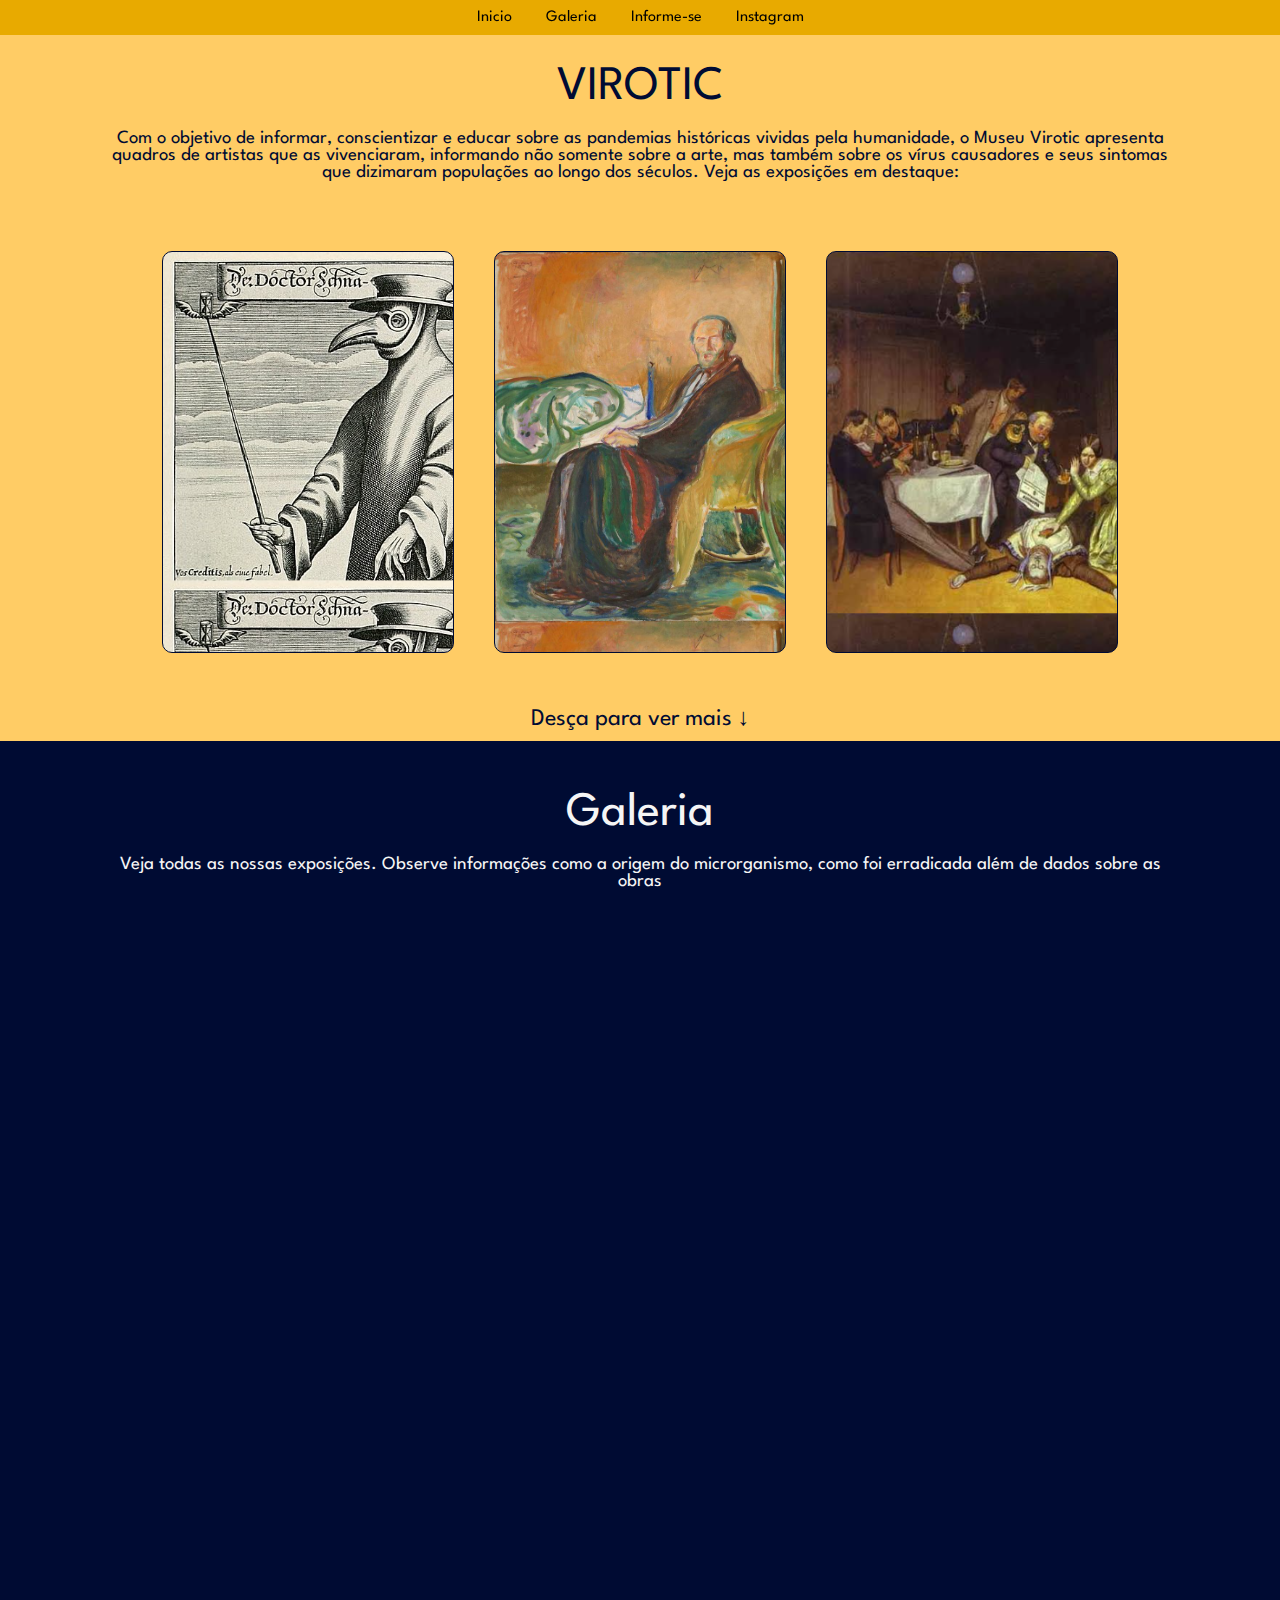
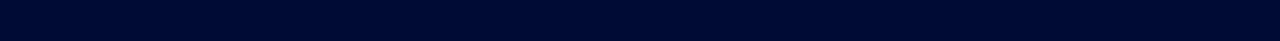
==== index.html @ ef5a1724 "Remover script do arquivo HTML" ====
<!DOCTYPE html>
<html lang="pt-BR">
  <head>
    <!--RESPECTIVAMENTE-->
    <!--Define formato de codificação de caracteres-->
    <!--meta para Internet Explorer. Configura a página para ser renderizada em outra versão do IE.-->
    <!--Responsividade-->

    <meta charset="UTF-8">
    <meta http-equiv="X-UA-Compatible" content="IE=edge">
    <meta name="viewport" content="width=device-width, initial-scale=1.0">

    <!--importar fontes -->
    <link rel="preconnect" href="https://fonts.googleapis.com">
    <link rel="preconnect" href="https://fonts.gstatic.com" crossorigin>
    <link href="https://fonts.googleapis.com/css2?family=League+Spartan:wght@500&display=swap" rel="stylesheet">

    <!-- Load external CSS styles -->
    <link rel="stylesheet" href="css/style.css">
    
    <!-- Load external JavaScript -->
    <script src="script/myscript.js"></script>
    <script src="https://ajax.googleapis.com/ajax/libs/jquery/1.11.3/jquery.min.js"></script>
    
    <!--carousel-->
    <script src="https://code.jquery.com/jquery-3.5.1.js"></script>
    <script src="https://cdnjs.cloudflare.com/ajax/libs/OwlCarousel2/2.3.4/owl.carousel.min.js"></script>
    <link rel="stylesheet" href="https://cdnjs.cloudflare.com/ajax/libs/OwlCarousel2/2.3.4/assets/owl.carousel.min.css">
    
    
    <!--Configuração de página-->
    <link rel="shortcut icon" href="css/imgs/logo.png">
    <title>VIROTIC</title>
  
  </head>
  <body>
    <section id="home">
      <div class="div-geral">
        <!--menu-->
        <header class="header">
          <nav class="menu">
            <ul>
              <li>
                <a href="#home">Inicio</a>
              </li>
              <li>
                <a href="#gallery">Galeria</a>
              </li>
              <li>
                <a href="./paginas/info.html">Informe-se</a>
              </li>
              <li>
                <a href="https://www.instagram.com/virotic.js/">Instagram</a>
              </li>
            </ul>
          </nav>
        </header>
        <!---->

        <div class="main">
          <div class="topo">
            <h1 id="nome"> VIROTIC </h1>
            <h3> Com o objetivo de informar, conscientizar e educar sobre as pandemias históricas vividas pela humanidade, o Museu Virotic apresenta quadros de artistas que as vivenciaram, informando não somente sobre a arte, mas também sobre os vírus causadores e seus sintomas que dizimaram populações ao longo dos séculos. Veja as exposições em destaque: </h3>
            <h3></h3>
          </div>
          <div class="art-container">
            <div class="art-box" id="destaque_1">
              <a class="link-obra1">
                <div class="info">
                  <h3> Peste Negra </h3>
                  <p> Doença que atingiu o continente europeu em meados do século XIV (1343–1353). Conheca as obras de autores como: Arnold Böcklin e Pieter Brueguel que retratam momentos vividos na época</p>
                  <button class="link-button" onclick="window.location.href='paginas/peste.html'">Entrar</button>
                </div>
              </a>
            </div>
            <div class="art-box" id="destaque_2">
              <a class="link-obra1">
                <div class="info">
                  <h3> Gripe Espanhola </h3>
                  <p> A gripe espanhola recebeu esse nome em razão da forte divulgação do problema na imprensa espanhola. Na época que a doença se espalhou o mundo passava pela Primeira Guerra Mundial. O artista Edvard Munch representou a doença em uma de suas obras. Acesse a galeria para ver mais detalhes.</p>
                  <button class="link-button" onclick="window.location.href='paginas/gripesp.html'">Entrar</button>
                </div>
              </a>
            </div>
            <div class="art-box" id="destaque_3">
              <a class="link-obra1">
                <div class="info">
                  <h3> Cólera </h3>
                  <p> Sete pandemias de cólera ocorreram nos últimos 200 anos. Durante a terceira delas, Pavel Fedotov pintou uma morte por cólera repesentando pânico, terror e indiferença. Clique para ver mais</p>
                  <button class="link-button" onclick="window.location.href='paginas/colera.html'">Entrar</button>
                </div>
              </a>
            </div>
          </div>
          <div class="more">
            <h2>Desça para ver mais &#8595;</h2>
          </div>
        </div>
      </div>
    </section>
    <section id="gallery">
      <div class="main">
        <div class="topo">
          <h1 id="nome"> Galeria </h1>
          <h3> Veja todas as nossas exposições. Observe informações como a origem do microrganismo, como foi erradicada além de dados sobre as obras </h3>
        </div>
        <div class="slider owl-carousel">
          <div class="card">
            <div class="img">
              <img src="css/imgs/image2a.png" alt="">
            </div>
            <div class="content">
              <div class="title">
                <h3>Peste Negra</h3>
              </div>
              <div class="sub-title">
                <h4>Doença bacteriana</h4>
              </div>
              <p>Atingiu o continente europeu em meados do século XIV (1343–1353). Artistas como: Arnold Böcklin e Pieter Brueguel retrataram momentos vividos na época:</p>
              <button class="link-button" onclick="window.location.href='paginas/peste.html'">Entrar</button>
            </div>
          </div>
          <div class="card">
            <div class="img">
              <img src="css/imgs/image7.png" alt="">
            </div>
            <div class="content">
              <div class="title">
                <h3>Gripe espanhola</h3>
              </div>
              <div class="sub-title">
                <h4>Infecção viral</h4>
              </div>
              <p>A pandemia infectou uma estimativa de 500 milhões de pessoas. O artista Edvard Munch representou a doença em uma de suas obras. Clique e veja mais:</p>
              <button class="link-button" onclick="window.location.href='paginas/gripesp.html'">Entrar</button>
            </div>
          </div>
          <div class="card">
            <div class="img">
              <img src="css/imgs/image9.png" alt="">
            </div>
            <div class="content">
              <div class="title">
                <h3>Cólera</h3>
              </div>
              <div class="sub-title">
                <h4>Doença bacteriana</h4>
              </div>
              <p>Sete pandemias de cólera ocorreram nos últimos 200 anos. Pavel Fedotov pintou uma morte por cólera repesentando pânico, terror e indiferença. Clique e veja mais:</p>
              <button class="link-button" onclick="window.location.href='paginas/colera.html'">Entrar</button>
            </div>
          </div>
          <div class="card">
            <div class="img">
              <img src="css/imgs/image8.png" alt="">
            </div>
            <div class="content">
              <div class="title">
                <h3>Tuberculose</h3>
              </div>
              <div class="sub-title">
                <h4>Doença bacteriana</h4>
              </div>
              <p>A tuberculose, também chamada de ‘peste branca’ ou ‘doença do peito’. Em sua obra, Fidélio Ponce de León destaca o isolamento dos personagens. Clique e veja mais:</p>
              <button class="link-button" onclick="window.location.href='paginas/tuberculose.html'">Entrar</button>
            </div>
          </div>
          <div class="card">
            <div class="img">
              <img src="css/imgs/image16.jpg" alt="">
            </div>
            <div class="content">
              <div class="title">
                <h3>Peste de Atenas</h3>
              </div>
              <div class="sub-title">
                <h4>Doença bacteriana</h4>
              </div>
              <p>A peste de Atenas é como ficou conhecida a epidemia que atingiu a cidade de Atenas entre 430 a.C. e 427 a.C. Clique e veja mais:</p>
              <button class="link-button" onclick="window.location.href='paginas/pesteAtenas.html'">Entrar</button>
            </div>
          </div>
          <div class="card">
            <div class="img">
              <img src="css/imgs/interroga.jpg" alt="">
            </div>
            <div class="content">
              <div class="title">
                <h3>Informe-se</h3>
              </div>
              <div class="sub-title">
                <h4>O que é...</h4>
              </div>
              <p>Pandemia; Epidemia; Endemia; Surto; Infecção; Doença e Virose</p>
              <button class="link-button" onclick="window.location.href='paginas/info.html'">Entrar</button>
            </div>
          </div>
        </div>
      </div>
      </div>
      
      <script>
        
      </script>
    </section>
  </body>
</html>
---- css/style.css ----
/*Css base */
* {
	margin: 0;
	padding: 0;
  }
  /*ajuste de fontes*/
  #home h1,
  #home h2,
  #home h3,
  #home li,
  #home p,
  #home span {
	font-family: "League Spartan", sans-serif;
	font-weight: normal;
	color: #000b33;
  }
  #gallery h1,
  #gallery h2,
  #gallery h3,
  #gallery h4,
  #gallery li,
  #gallery p,
  #gallery span {
	font-family: "League Spartan", sans-serif;
	font-weight: normal;
	color: #f5f5f5;
  }
  section h1 {
	font-size: 3rem;
	margin: 20px;
	text-align: center;
  }
  section .art-container .art-box h3 {
	font-size: 30px;
	text-align: center;
	text-transform: uppercase;
	margin-bottom: 5px;
  }
  .topo h3 {
	margin-left: 100px;
	margin-right: 100px;
  }
  /*menu*/
  .header {
	background-color: #e8aa00;
  }
  .menu {
	text-align: center;
  }
  .menu ul li {
	display: inline-block;
  }
  .menu ul li a {
	display: block;
	color: #000;
	padding: 10px 15px;
	text-decoration: none;
	/*=============================*/
	/* GROW EFFECT 
	 /*=============================*/
	display: inline-block;
	vertical-align: middle;
	-webkit-transform: perspective(1px) translateZ(0);
	transform: perspective(1px) translateZ(0);
	box-shadow: 0 0 1px rgba(0, 0, 0, 0);
	-webkit-transition-duration: 0.3s;
	transition-duration: 0.3s;
	-webkit-transition-property: transform;
	transition-property: transform;
  }
  .menu ul li a:hover,
  .menu ul li a:focus,
  .menu ul li a:active {
	-webkit-transform: scale(1.2);
	transform: scale(1.2);
  }
  /**/
  /*primeira secao(ajuste de conteudo)*/
  #home {
	min-height: 80vh;
	min-width: 80vw;
	display: flex;
	justify-content: center;
	background-color: #ffcc65;
  }
  #gallery {
	background-color: #000b33;
	min-height: 100vh;
	display: flex;
	max-width: 100vw;
	height: 100%;
	overflow-y: hidden;
  }
  #gallery .main {
	width: 100vw;
	display: flex;
	flex-direction: column;
	place-items: center;
	text-align: center;
  }
  #home .art-container {
	display: flex;
	flex-wrap: wrap;
	margin-top: 10px;
	justify-content: center;
	align-items: center;
  }
  #home .art-container .art-box {
	margin: 20px;
	padding: 20px;
	transition: box-shadow 0.3s;
	width: 250px;
	height: 40vh;
	border-radius: 10px;
	border: 1px solid #000b33;
	align-items: center;
	margin-bottom: 50px;
	transition: transform 0.2s;
	overflow-y: hidden;
	overflow-x: hidden;
  }
  section .art-container .art-box .info::-webkit-scrollbar {
	display: none;
  }
  .info {
	-ms-overflow-style: none;
	scrollbar-width: none;
  }
  section .art-container .art-box:hover {
	-ms-transform: scale(1.25);
	-webkit-transform: scale(1.25);
	transform: scale(1.25);
  }
  .info {
	background-color: rgba(255, 255, 255, 0.6);
	width: 250px;
	height: 40vh;
	margin: 20px;
	padding: 20px;
	align-items: center;
	border-radius: 10px;
	opacity: 0;
	transition: opacity 0.3s;
	display: flex;
	flex-direction: column;
	overflow-y: scroll;
	overflow-x: hidden;
  }
  .info:hover {
	opacity: 1;
  }
  #destaque_1 {
	background-image: url(../css/imgs/image2a.png);
	background-size: 170%;
	display: flex;
	justify-content: center;
	align-items: center;
  }
  #destaque_2 {
	background-image: url(../css/imgs/image7.png);
	background-size: 110%;
	display: flex;
	justify-content: center;
	align-items: center;
  }
  #destaque_3 {
	background-image: url(../css/imgs/image9.png);
	background-size: 150%;
	display: flex;
	justify-content: center;
	align-items: center;
  }
  #destaque_1 a,
  #destaque_2 a,
  #destaque_3 a {
	text-decoration: none;
  }
  /*.art-box:hover {
	  box-shadow: 0 0 60px #e8aa0075;
  }
  */
  @media (max-width: 700px) {
	section h1 {
	  font-size: 2rem;
	  text-align: center;
	}
	section .art-container {
	  flex-direction: column;
	}
  }
  section .art-box p {
	text-align: center;
  }
  #home .topo {
	margin-top: 30px;
	text-align: center;
	margin-bottom: 50px;
  }
  #gallery .topo {
	margin-top: 30px;
	text-align: center;
	margin-bottom: 80px;
  }
  .more {
	text-align: center;
	margin-bottom: 10px;
  }
  .link-button {
	padding: 8px 16px;
	text-align: center;
	text-decoration: none;
	font-size: 16px;
	margin: 4px 2px;
	transition-duration: 0.4s;
	cursor: pointer;
	background-color: transparent;
	color: #000b33;
	border: 2px solid #000b33;
	justify-content: center;
	
	bottom: 5px;
  }
  .link-button:hover {
	background-color: #000b33;
	color: #f5f5f5;
  }
  .card::-webkit-scrollbar {
	display: none;
  }
  .card {
	-ms-overflow-style: none;
	scrollbar-width: none;
	overflow-y: scroll;
  }
  .slider {
	max-width: 1100px;
	display: flex;
	margin-bottom: 25px;
  }
  .slider .card {
	flex: 1;
	margin: 0 10px;
	background: #0f1e57;
	border-radius: 10px;
	height: 400px;
	position: relative;
  }
  .slider .card .img {
	height: 200px;
	width: 100%;
	border-radius: 10px 10px 0px 0px;
  }
  .slider .card .img img {
	height: 100%;
	width: 100%;
	object-fit: cover;
	border-radius: 10px 10px 0px 0px;
  }
  .slider .card .content {
	padding: 10px 20px;
	display: flex;
	flex-direction: column;
	align-items: center;
	
  }
  .card .content .title {
	font-size: 30px;
	text-align: center;
	text-transform: uppercase;
	margin-bottom: 5px;
  }
  .card .content .sub-title {
	font-size: 20px;
	font-weight: 600;
	line-height: 20px;
  }
  .card .content p {
	text-align: justify;
	margin: 10px 0;
  }
  #gallery .link-button {
	padding: 8px 16px;
	text-align: center;
	text-decoration: none;
	font-size: 16px;
	margin: 4px 2px;
	transition-duration: 0.4s;
	cursor: pointer;
	background-color: transparent;
	color: #ffcc65;
	border: 2px solid #e8aa00;
	justify-content: center;
  }
  #gallery .link-button:hover {
	background-color: #ffcc65;
	color: #000b33;
  }
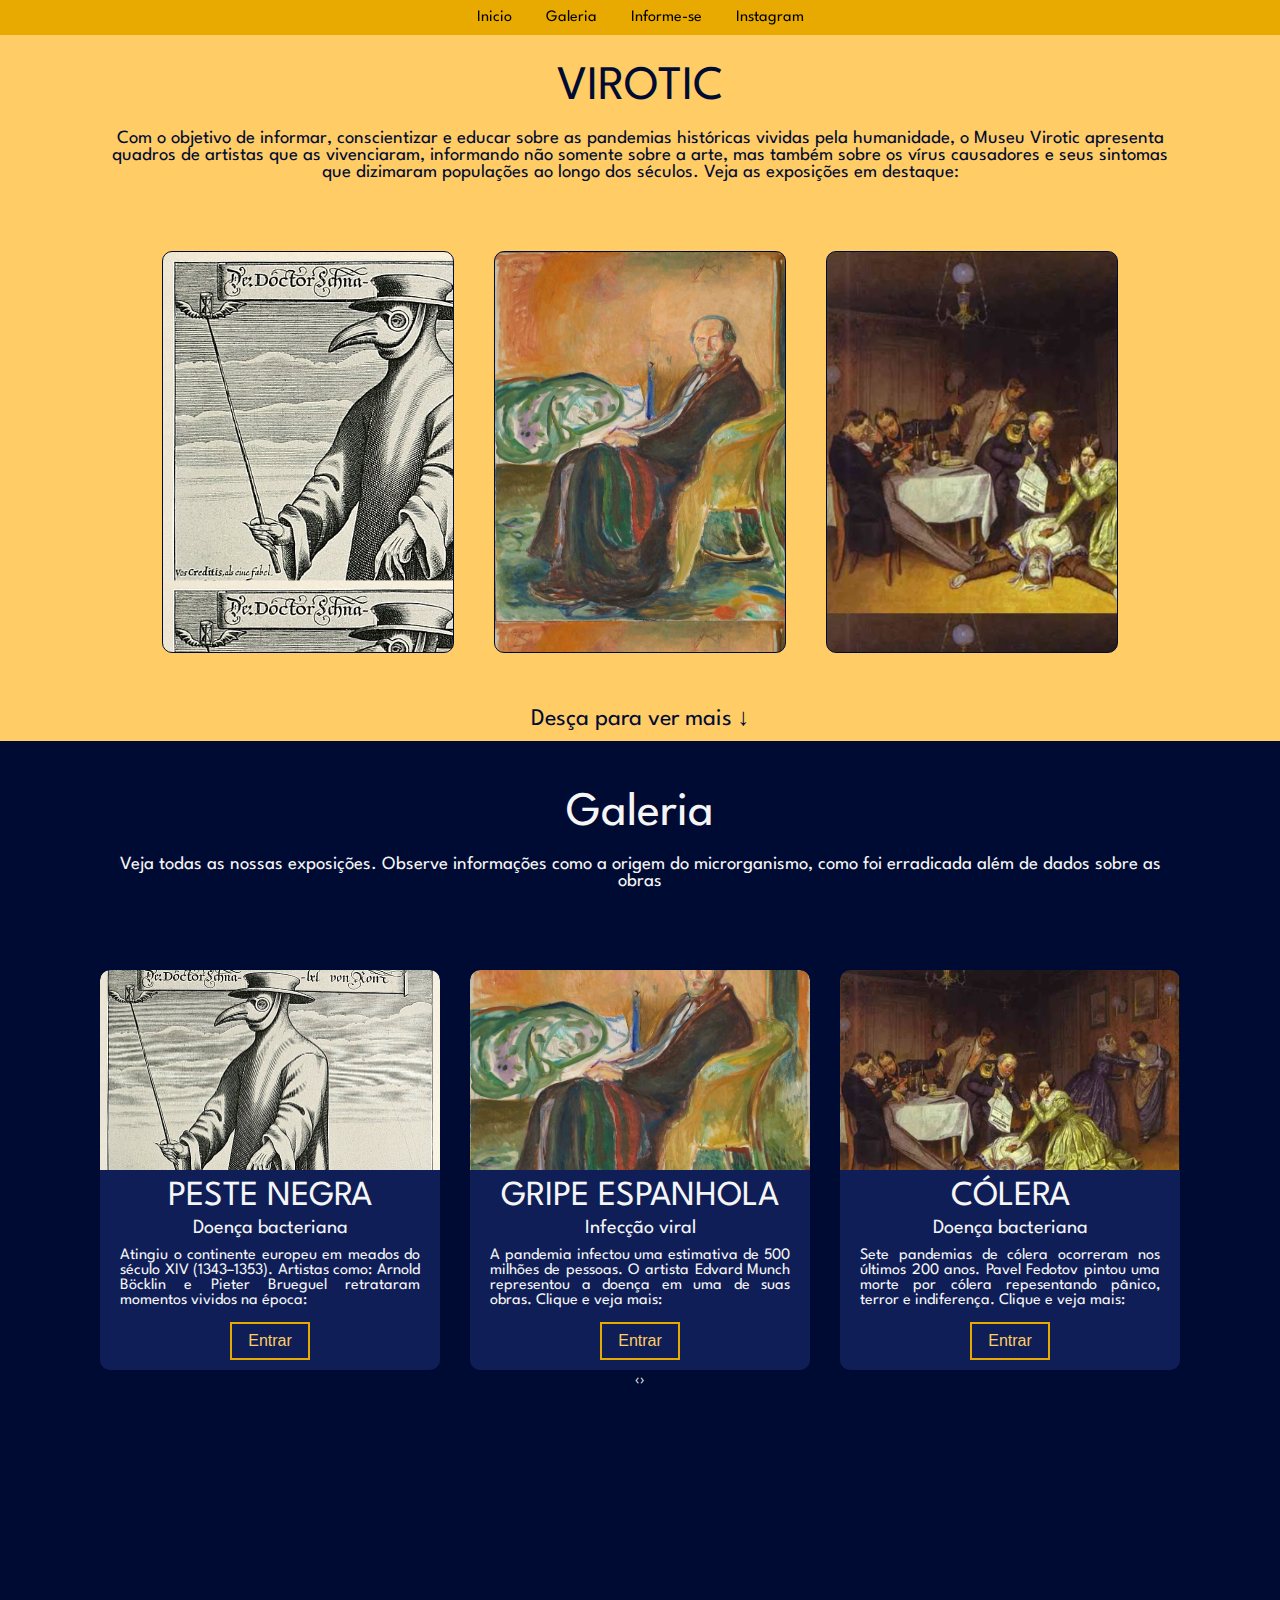
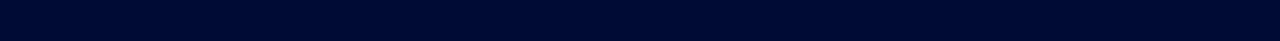
==== commit 9c7f496e: "Corrigir funcionamento do link para o JS externo" ====
--- a/index.html
+++ b/index.html
@@ -19,7 +19,6 @@
     <link rel="stylesheet" href="css/style.css">
     
     <!-- Load external JavaScript -->
-    <script src="script/myscript.js"></script>
     <script src="https://ajax.googleapis.com/ajax/libs/jquery/1.11.3/jquery.min.js"></script>
     
     <!--carousel-->
@@ -198,10 +197,8 @@
         </div>
       </div>
       </div>
-      
-      <script>
-        
-      </script>
     </section>
+    <!-- Load external JavaScript -->
+    <script src="script/myscript.js"></script>
   </body>
 </html>
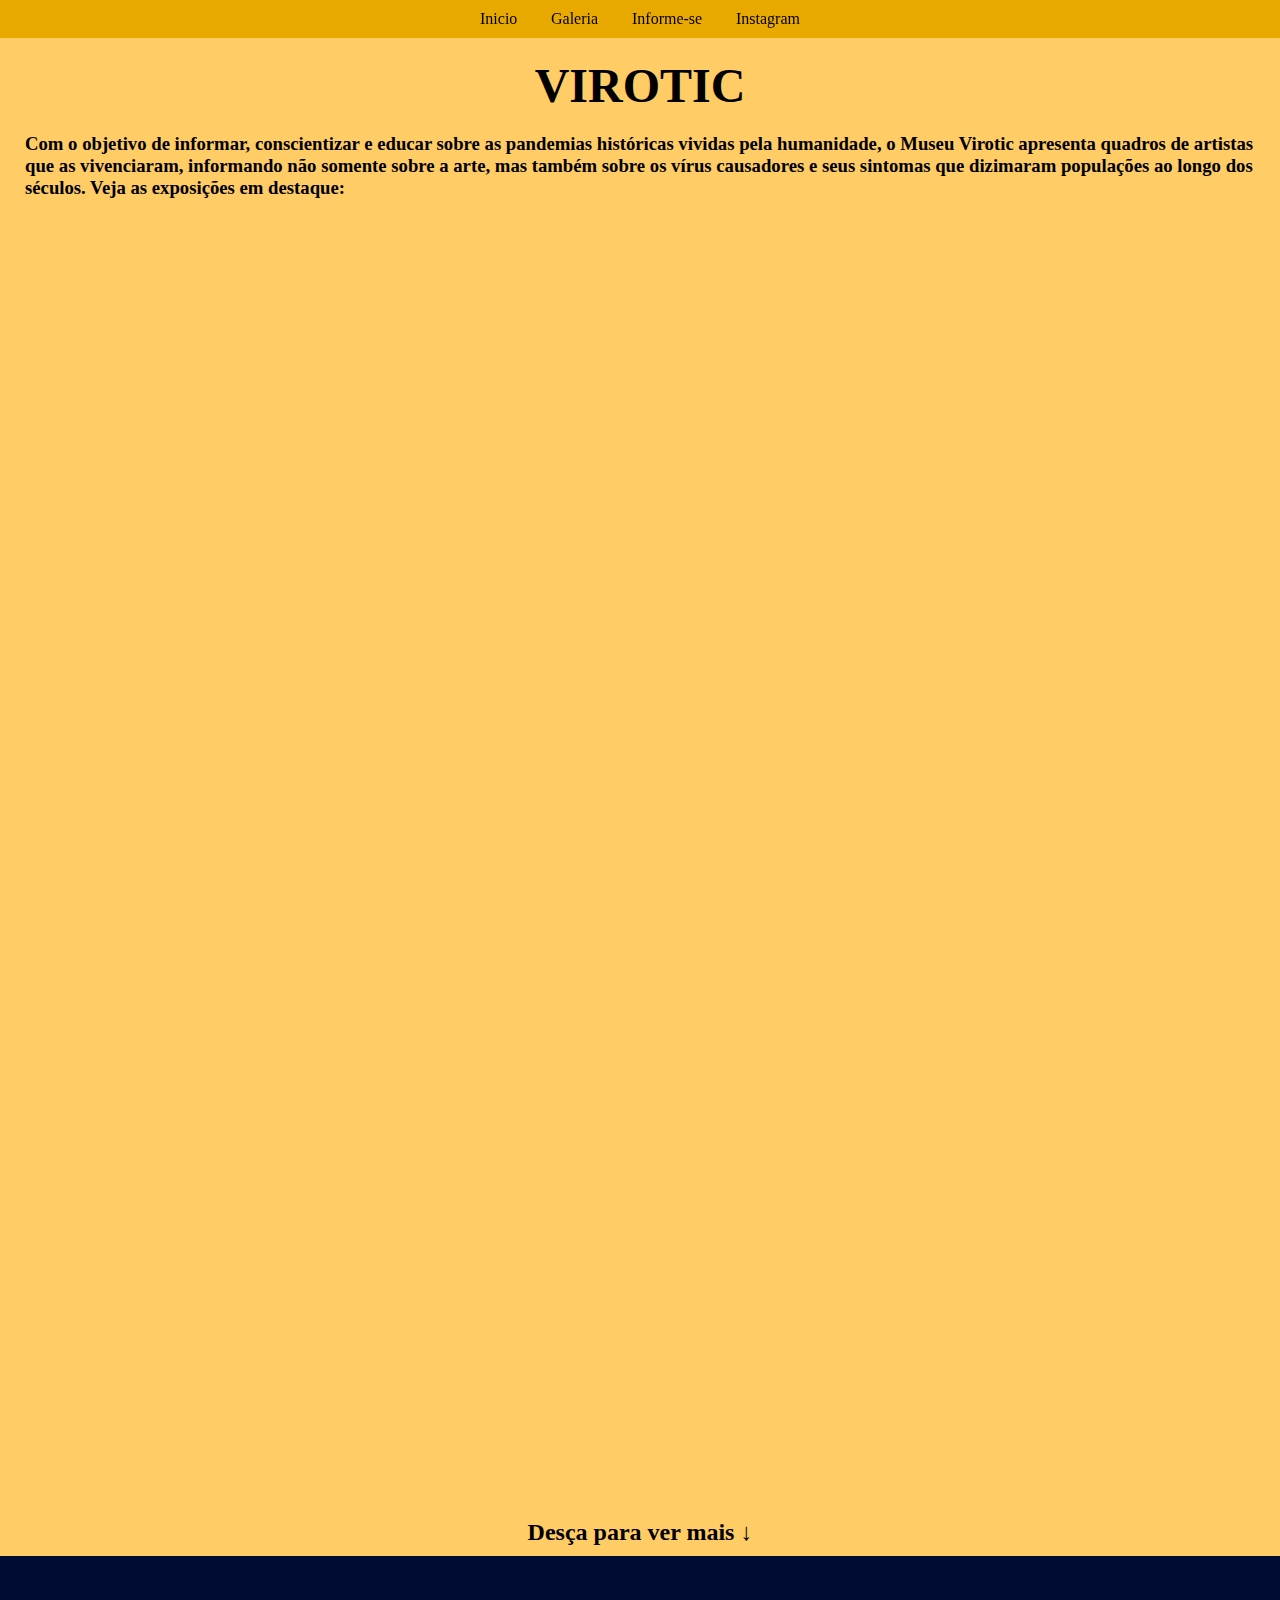
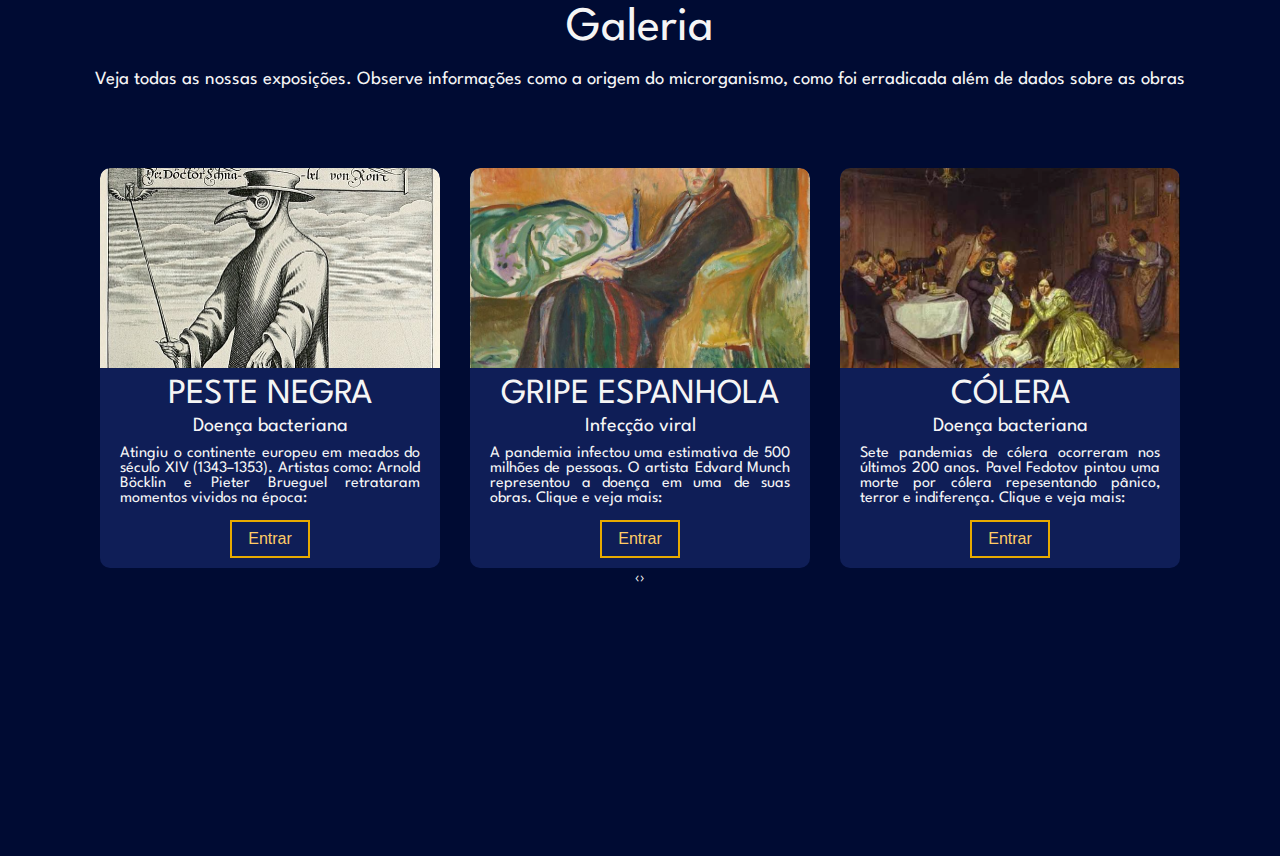
==== commit b79a58f9: "Remove link to online files and download on the machine. Cange some id" ====
--- a/index.html
+++ b/index.html
@@ -1,40 +1,34 @@
 <!DOCTYPE html>
 <html lang="pt-BR">
   <head>
-    <!--RESPECTIVAMENTE-->
-    <!--Define formato de codificação de caracteres-->
-    <!--meta para Internet Explorer. Configura a página para ser renderizada em outra versão do IE.-->
-    <!--Responsividade-->
-
     <meta charset="UTF-8">
     <meta http-equiv="X-UA-Compatible" content="IE=edge">
     <meta name="viewport" content="width=device-width, initial-scale=1.0">
 
-    <!--importar fontes -->
+    <!--import text fonts -->
     <link rel="preconnect" href="https://fonts.googleapis.com">
     <link rel="preconnect" href="https://fonts.gstatic.com" crossorigin>
-    <link href="https://fonts.googleapis.com/css2?family=League+Spartan:wght@500&display=swap" rel="stylesheet">
+    <link href="https://fonts.googleapis.com/css2?family=League+Spartan:wght@500&display=swap" 
+          rel="stylesheet">
 
-    <!-- Load external CSS styles -->
-    <link rel="stylesheet" href="css/style.css">
+    <!-- load external styles -->
+    <link rel="stylesheet" href="utils/css/style.css">
+    <link rel="stylesheet" href="./utils/css/owl.carousel.min.css">
+    <!-- Load jQuery -->
+    <script src="./utils/js/jquery.min.js"></script>
+    <script src="./utils/js/jquery-3.5.1.js"></script>
+    <script src="./utils/js/owl.carousel.min.js"></script>
     
-    <!-- Load external JavaScript -->
-    <script src="https://ajax.googleapis.com/ajax/libs/jquery/1.11.3/jquery.min.js"></script>
-    
-    <!--carousel-->
-    <script src="https://code.jquery.com/jquery-3.5.1.js"></script>
-    <script src="https://cdnjs.cloudflare.com/ajax/libs/OwlCarousel2/2.3.4/owl.carousel.min.js"></script>
-    <link rel="stylesheet" href="https://cdnjs.cloudflare.com/ajax/libs/OwlCarousel2/2.3.4/assets/owl.carousel.min.css">
     
     
     <!--Configuração de página-->
-    <link rel="shortcut icon" href="css/imgs/logo.png">
+    <link rel="shortcut icon" href="/utils/img/logo.png">
     <title>VIROTIC</title>
   
   </head>
   <body>
-    <section id="home">
-      <div class="div-geral">
+    <section class="home-section">
+      <!--Parei aqui. 22/04 -->
         <!--menu-->
         <header class="header">
           <nav class="menu">
@@ -95,7 +89,6 @@
             <h2>Desça para ver mais &#8595;</h2>
           </div>
         </div>
-      </div>
     </section>
     <section id="gallery">
       <div class="main">
@@ -199,6 +192,6 @@
       </div>
     </section>
     <!-- Load external JavaScript -->
-    <script src="script/myscript.js"></script>
+    <script src="script/script.js"></script>
   </body>
 </html>
--- a/utils/css/style.css
+++ b/utils/css/style.css
@@ -0,0 +1,300 @@
+/*Css base */
+* {
+	margin: 0;
+	padding: 0;
+}
+
+/*ajuste de fontes*/
+  #home h1,
+  #home h2,
+  #home h3,
+  #home li,
+  #home p,
+  #home span {
+	font-family: "League Spartan", sans-serif;
+	font-weight: normal;
+	color: #000b33;
+  }
+  #gallery h1,
+  #gallery h2,
+  #gallery h3,
+  #gallery h4,
+  #gallery li,
+  #gallery p,
+  #gallery span {
+	font-family: "League Spartan", sans-serif;
+	font-weight: normal;
+	color: #f5f5f5;
+  }
+  section h1 {
+	font-size: 3rem;
+	margin: 20px;
+	text-align: center;
+  }
+  section .art-container .art-box h3 {
+	font-size: 30px;
+	text-align: center;
+	text-transform: uppercase;
+	margin-bottom: 5px;
+  }
+.home-section {
+    display: flex;
+    flex-direction: column;
+	min-height: 80vh;
+	min-width: 80vw;
+	justify-content: center;
+	background-color: #ffcc65;
+}
+  .topo h3 {
+	margin-left: 25px;
+	margin-right: 25px;
+  }
+  /*menu*/
+  .header {
+	background-color: #e8aa00;
+  }
+  .menu {
+	text-align: center;
+  }
+  .menu ul li {
+	display: inline-block;
+  }
+  .menu ul li a {
+	display: block;
+	color: #000;
+	padding: 10px 15px;
+	text-decoration: none;
+	/*=============================*/
+	/* GROW EFFECT 
+	 /*=============================*/
+	display: inline-block;
+	vertical-align: middle;
+	-webkit-transform: perspective(1px) translateZ(0);
+	transform: perspective(1px) translateZ(0);
+	box-shadow: 0 0 1px rgba(0, 0, 0, 0);
+	-webkit-transition-duration: 0.3s;
+	transition-duration: 0.3s;
+	-webkit-transition-property: transform;
+	transition-property: transform;
+  }
+  .menu ul li a:hover,
+  .menu ul li a:focus,
+  .menu ul li a:active {
+	-webkit-transform: scale(1.2);
+	transform: scale(1.2);
+  }
+  /**/
+  /*primeira secao(ajuste de conteudo)*/
+  #gallery {
+	background-color: #000b33;
+	min-height: 100vh;
+	display: flex;
+	max-width: 100vw;
+	height: 100%;
+	overflow-y: hidden;
+  }
+  #gallery .main {
+	width: 100vw;
+	display: flex;
+	flex-direction: column;
+	place-items: center;
+	text-align: center;
+  }
+  #home .art-container {
+	display: flex;
+	flex-wrap: wrap;
+	margin-top: 10px;
+	justify-content: center;
+	align-items: center;
+  }
+  #home .art-container .art-box {
+	margin: 20px;
+	padding: 20px;
+	transition: box-shadow 0.3s;
+	width: 250px;
+	height: 40vh;
+	border-radius: 10px;
+	border: 1px solid #000b33;
+	align-items: center;
+	margin-bottom: 50px;
+	transition: transform 0.2s;
+	overflow-y: hidden;
+	overflow-x: hidden;
+  }
+  section .art-container .art-box .info::-webkit-scrollbar {
+	display: none;
+  }
+  .info {
+	-ms-overflow-style: none;
+	scrollbar-width: none;
+  }
+  section .art-container .art-box:hover {
+	-ms-transform: scale(1.25);
+	-webkit-transform: scale(1.25);
+	transform: scale(1.25);
+  }
+  .info {
+	background-color: rgba(255, 255, 255, 0.6);
+	width: 250px;
+	height: 40vh;
+	margin: 20px;
+	padding: 20px;
+	align-items: center;
+	border-radius: 10px;
+	opacity: 0;
+	transition: opacity 0.3s;
+	display: flex;
+	flex-direction: column;
+	overflow-y: scroll;
+	overflow-x: hidden;
+  }
+  .info:hover {
+	opacity: 1;
+  }
+  #destaque_1 {
+	background-image: url(../css/imgs/image2a.png);
+	background-size: 170%;
+	display: flex;
+	justify-content: center;
+	align-items: center;
+  }
+  #destaque_2 {
+	background-image: url(../css/imgs/image7.png);
+	background-size: 110%;
+	display: flex;
+	justify-content: center;
+	align-items: center;
+  }
+  #destaque_3 {
+	background-image: url(../css/imgs/image9.png);
+	background-size: 150%;
+	display: flex;
+	justify-content: center;
+	align-items: center;
+  }
+  #destaque_1 a,
+  #destaque_2 a,
+  #destaque_3 a {
+	text-decoration: none;
+  }
+  /*.art-box:hover {
+	  box-shadow: 0 0 60px #e8aa0075;
+  }
+  */
+  @media (max-width: 700px) {
+	section h1 {
+	  font-size: 2rem;
+	  text-align: center;
+	}
+	section .art-container {
+	  flex-direction: column;
+	}
+  }
+  section .art-box p {
+	text-align: center;
+  }
+  #home .topo {
+	margin-top: 30px;
+	text-align: center;
+	margin-bottom: 50px;
+  }
+  #gallery .topo {
+	margin-top: 30px;
+	text-align: center;
+	margin-bottom: 80px;
+  }
+  .more {
+	text-align: center;
+	margin-bottom: 10px;
+  }
+  .link-button {
+	padding: 8px 16px;
+	text-align: center;
+	text-decoration: none;
+	font-size: 16px;
+	margin: 4px 2px;
+	transition-duration: 0.4s;
+	cursor: pointer;
+	background-color: transparent;
+	color: #000b33;
+	border: 2px solid #000b33;
+	justify-content: center;
+	
+	bottom: 5px;
+  }
+  .link-button:hover {
+	background-color: #000b33;
+	color: #f5f5f5;
+  }
+  .card::-webkit-scrollbar {
+	display: none;
+  }
+  .card {
+	-ms-overflow-style: none;
+	scrollbar-width: none;
+	overflow-y: scroll;
+  }
+  .slider {
+	max-width: 1100px;
+	display: flex;
+	margin-bottom: 25px;
+  }
+  .slider .card {
+	flex: 1;
+	margin: 0 10px;
+	background: #0f1e57;
+	border-radius: 10px;
+	height: 400px;
+	position: relative;
+  }
+  .slider .card .img {
+	height: 200px;
+	width: 100%;
+	border-radius: 10px 10px 0px 0px;
+  }
+  .slider .card .img img {
+	height: 100%;
+	width: 100%;
+	object-fit: cover;
+	border-radius: 10px 10px 0px 0px;
+  }
+  .slider .card .content {
+	padding: 10px 20px;
+	display: flex;
+	flex-direction: column;
+	align-items: center;
+	
+  }
+  .card .content .title {
+	font-size: 30px;
+	text-align: center;
+	text-transform: uppercase;
+	margin-bottom: 5px;
+  }
+  .card .content .sub-title {
+	font-size: 20px;
+	font-weight: 600;
+	line-height: 20px;
+  }
+  .card .content p {
+	text-align: justify;
+	margin: 10px 0;
+  }
+  #gallery .link-button {
+	padding: 8px 16px;
+	text-align: center;
+	text-decoration: none;
+	font-size: 16px;
+	margin: 4px 2px;
+	transition-duration: 0.4s;
+	cursor: pointer;
+	background-color: transparent;
+	color: #ffcc65;
+	border: 2px solid #e8aa00;
+	justify-content: center;
+  }
+  #gallery .link-button:hover {
+	background-color: #ffcc65;
+	color: #000b33;
+  }
+  
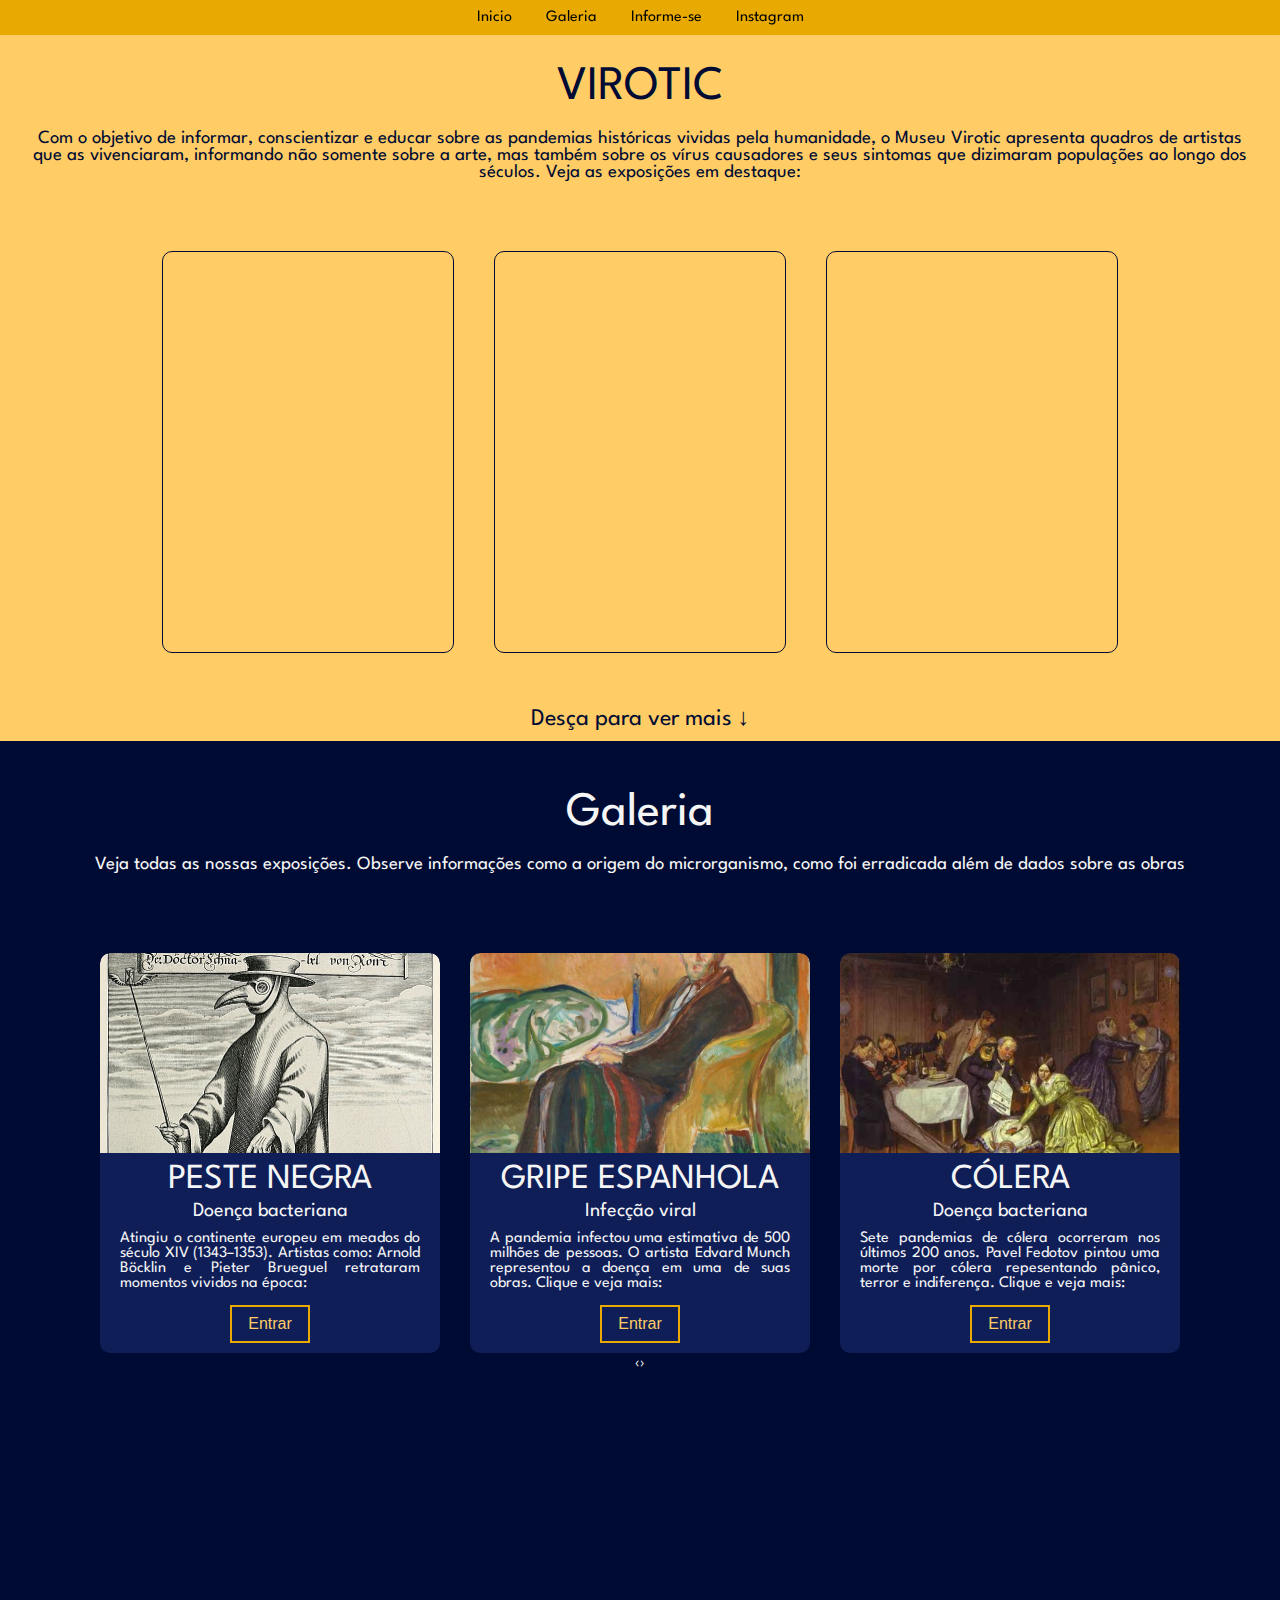
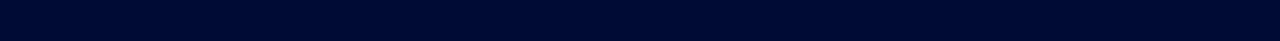
==== commit 1d795783: "Change class naming of  menu to get a better naming" ====
--- a/index.html
+++ b/index.html
@@ -28,26 +28,25 @@
   </head>
   <body>
     <section class="home-section">
-      <!--Parei aqui. 22/04 -->
         <!--menu-->
-        <header class="header">
-          <nav class="menu">
-            <ul>
-              <li>
-                <a href="#home">Inicio</a>
-              </li>
-              <li>
-                <a href="#gallery">Galeria</a>
-              </li>
-              <li>
-                <a href="./paginas/info.html">Informe-se</a>
-              </li>
-              <li>
-                <a href="https://www.instagram.com/virotic.js/">Instagram</a>
-              </li>
-            </ul>
-          </nav>
-        </header>
+      <header class="header-menu">
+        <nav class="nav-menu">
+          <ul>
+            <li>
+              <a href="#home">Inicio</a>
+            </li>
+            <li>
+              <a href="#gallery">Galeria</a>
+            </li>
+            <li>
+              <a href="/paginas/info.html">Informe-se</a>
+            </li>
+            <li>
+              <a href="https://www.instagram.com/virotic.js/">Instagram</a>
+            </li>
+          </ul>
+        </nav>
+      </header>
         <!---->
 
         <div class="main">
--- a/utils/css/style.css
+++ b/utils/css/style.css
@@ -5,16 +5,18 @@
 }
 
 /*ajuste de fontes*/
-  #home h1,
-  #home h2,
-  #home h3,
-  #home li,
-  #home p,
-  #home span {
+
+  .home-section h1,
+  .home-section h2,
+  .home-section h3,
+  .home-section li,
+  .home-section p,
+  .home-section span {
 	font-family: "League Spartan", sans-serif;
 	font-weight: normal;
 	color: #000b33;
   }
+
   #gallery h1,
   #gallery h2,
   #gallery h3,
@@ -50,16 +52,16 @@
 	margin-right: 25px;
   }
   /*menu*/
-  .header {
+  .header-menu {
 	background-color: #e8aa00;
   }
-  .menu {
-	text-align: center;
-  }
-  .menu ul li {
+  .nav-menu {
+	text-align: center;
+  }
+  .nav-menu ul li {
 	display: inline-block;
   }
-  .menu ul li a {
+  .nav-menu ul li a {
 	display: block;
 	color: #000;
 	padding: 10px 15px;
@@ -77,9 +79,9 @@
 	-webkit-transition-property: transform;
 	transition-property: transform;
   }
-  .menu ul li a:hover,
-  .menu ul li a:focus,
-  .menu ul li a:active {
+  .nav-menu ul li a:hover,
+  .nav-menu ul li a:focus,
+  .nav-menu ul li a:active {
 	-webkit-transform: scale(1.2);
 	transform: scale(1.2);
   }
@@ -100,14 +102,14 @@
 	place-items: center;
 	text-align: center;
   }
-  #home .art-container {
+  .home-section .art-container {
 	display: flex;
 	flex-wrap: wrap;
 	margin-top: 10px;
 	justify-content: center;
 	align-items: center;
   }
-  #home .art-container .art-box {
+  .home-section .art-container .art-box {
 	margin: 20px;
 	padding: 20px;
 	transition: box-shadow 0.3s;
@@ -193,7 +195,7 @@
   section .art-box p {
 	text-align: center;
   }
-  #home .topo {
+  .home-section .topo {
 	margin-top: 30px;
 	text-align: center;
 	margin-bottom: 50px;
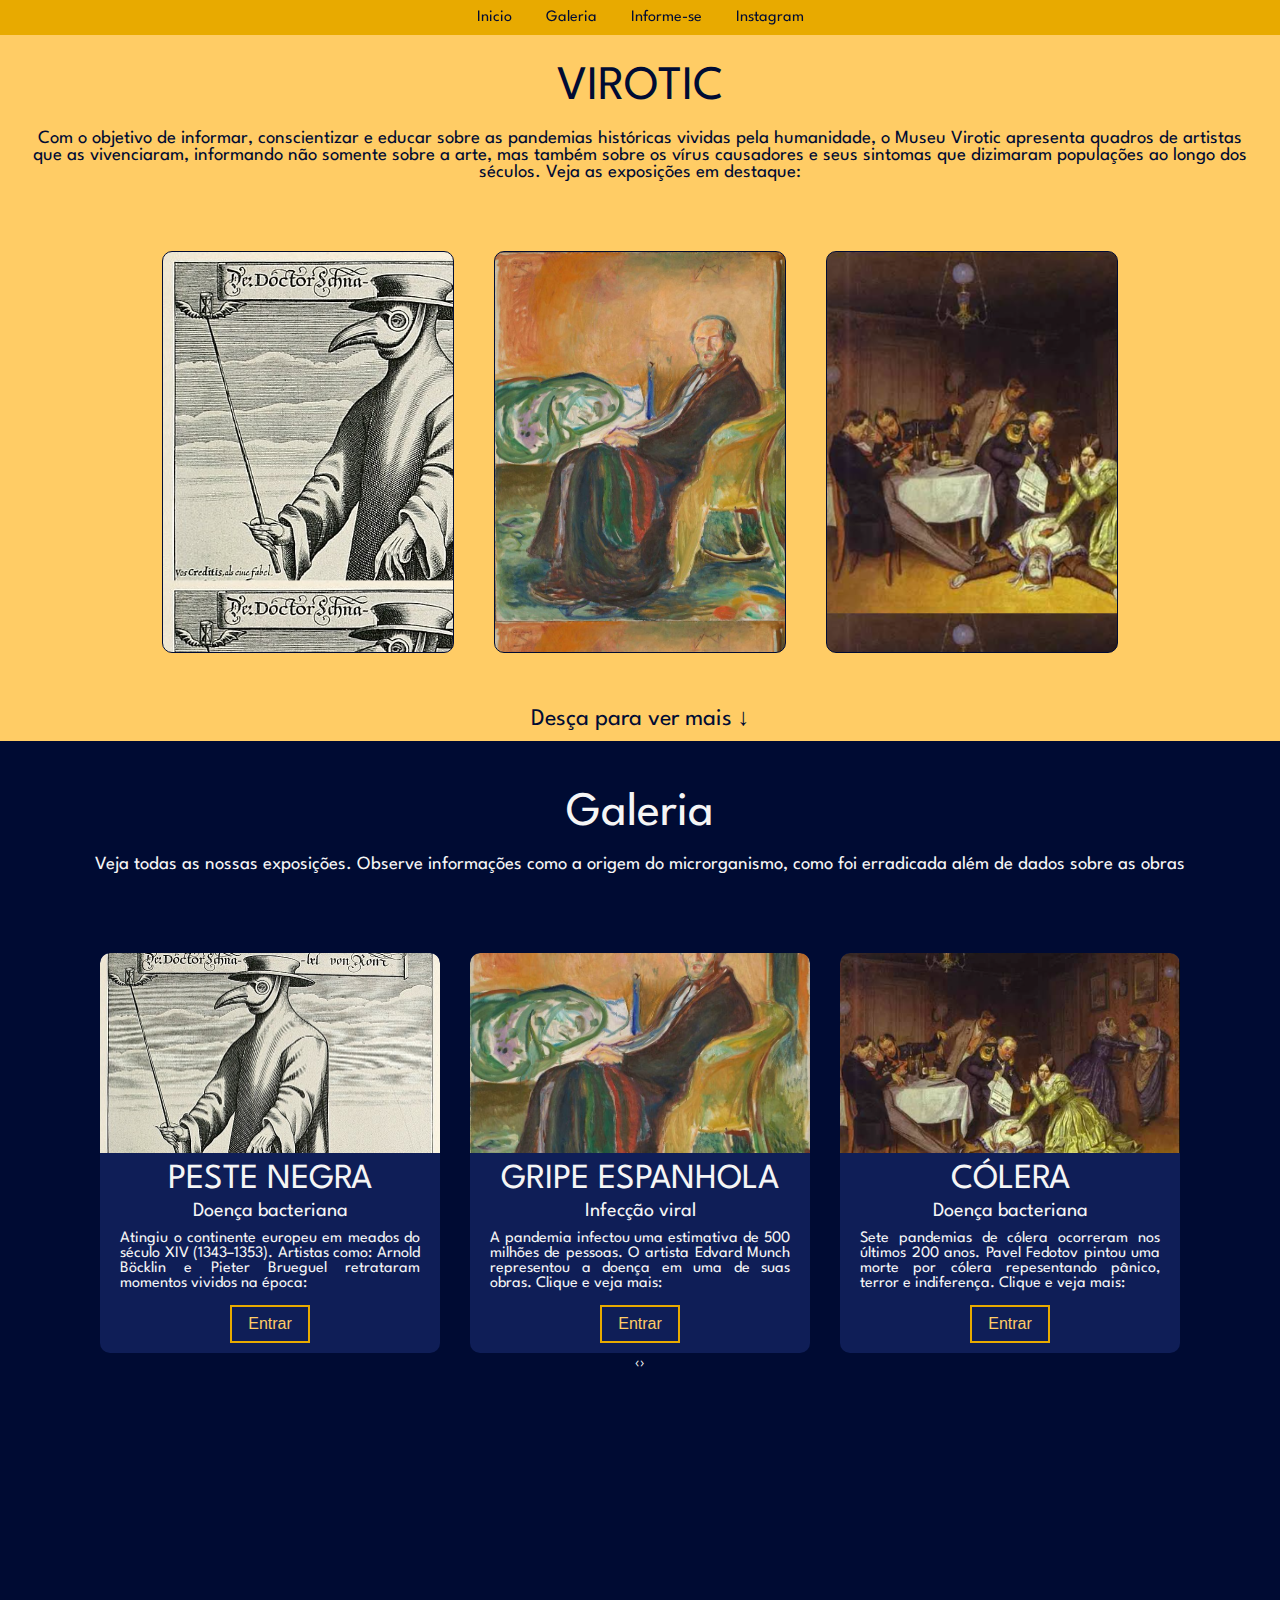
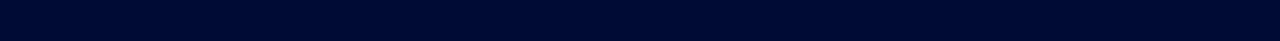
==== commit 6967fafe: "Update home pages links" ====
--- a/index.html
+++ b/index.html
@@ -13,16 +13,16 @@
 
     <!-- load external styles -->
     <link rel="stylesheet" href="utils/css/style.css">
-    <link rel="stylesheet" href="./utils/css/owl.carousel.min.css">
+    <link rel="stylesheet" href="utils/css/owl.carousel.min.css">
     <!-- Load jQuery -->
-    <script src="./utils/js/jquery.min.js"></script>
-    <script src="./utils/js/jquery-3.5.1.js"></script>
-    <script src="./utils/js/owl.carousel.min.js"></script>
+    <script src="utils/js/jquery.min.js"></script>
+    <script src="utils/js/jquery-3.5.1.js"></script>
+    <script src="utils/js/owl.carousel.min.js"></script>
     
     
     
     <!--Configuração de página-->
-    <link rel="shortcut icon" href="/utils/img/logo.png">
+    <link rel="shortcut icon" href="utils/img/logo.png">
     <title>VIROTIC</title>
   
   </head>
@@ -39,7 +39,7 @@
               <a href="#gallery">Galeria</a>
             </li>
             <li>
-              <a href="/paginas/info.html">Informe-se</a>
+              <a href="paginas/info.html">Informe-se</a>
             </li>
             <li>
               <a href="https://www.instagram.com/virotic.js/">Instagram</a>
@@ -48,7 +48,6 @@
         </nav>
       </header>
         <!---->
-
         <div class="main">
           <div class="topo">
             <h1 id="nome"> VIROTIC </h1>
@@ -98,7 +97,7 @@
         <div class="slider owl-carousel">
           <div class="card">
             <div class="img">
-              <img src="css/imgs/image2a.png" alt="">
+              <img src="utils/img/image2a.png" alt="">
             </div>
             <div class="content">
               <div class="title">
@@ -113,7 +112,7 @@
           </div>
           <div class="card">
             <div class="img">
-              <img src="css/imgs/image7.png" alt="">
+              <img src="utils/img/image7.png" alt="">
             </div>
             <div class="content">
               <div class="title">
@@ -128,7 +127,7 @@
           </div>
           <div class="card">
             <div class="img">
-              <img src="css/imgs/image9.png" alt="">
+              <img src="utils/img/image9.png" alt="">
             </div>
             <div class="content">
               <div class="title">
@@ -143,7 +142,7 @@
           </div>
           <div class="card">
             <div class="img">
-              <img src="css/imgs/image8.png" alt="">
+              <img src="utils/img/image8.png" alt="">
             </div>
             <div class="content">
               <div class="title">
@@ -158,7 +157,7 @@
           </div>
           <div class="card">
             <div class="img">
-              <img src="css/imgs/image16.jpg" alt="">
+              <img src="utils/img/image16.jpg" alt="">
             </div>
             <div class="content">
               <div class="title">
@@ -173,7 +172,7 @@
           </div>
           <div class="card">
             <div class="img">
-              <img src="css/imgs/interroga.jpg" alt="">
+              <img src="utils/img/interroga.jpg" alt="">
             </div>
             <div class="content">
               <div class="title">
@@ -191,6 +190,6 @@
       </div>
     </section>
     <!-- Load external JavaScript -->
-    <script src="script/script.js"></script>
+    <script src="utils/js/script.js"></script>
   </body>
 </html>
--- a/utils/css/style.css
+++ b/utils/css/style.css
@@ -11,7 +11,8 @@
   .home-section h3,
   .home-section li,
   .home-section p,
-  .home-section span {
+  .home-section span,
+  .home-section a {
 	font-family: "League Spartan", sans-serif;
 	font-weight: normal;
 	color: #000b33;
@@ -63,7 +64,6 @@
   }
   .nav-menu ul li a {
 	display: block;
-	color: #000;
 	padding: 10px 15px;
 	text-decoration: none;
 	/*=============================*/
@@ -154,21 +154,21 @@
 	opacity: 1;
   }
   #destaque_1 {
-	background-image: url(../css/imgs/image2a.png);
+	background-image: url(../img/image2a.png);
 	background-size: 170%;
 	display: flex;
 	justify-content: center;
 	align-items: center;
   }
   #destaque_2 {
-	background-image: url(../css/imgs/image7.png);
+	background-image: url(../img/image7.png);
 	background-size: 110%;
 	display: flex;
 	justify-content: center;
 	align-items: center;
   }
   #destaque_3 {
-	background-image: url(../css/imgs/image9.png);
+	background-image: url(../img/image9.png);
 	background-size: 150%;
 	display: flex;
 	justify-content: center;
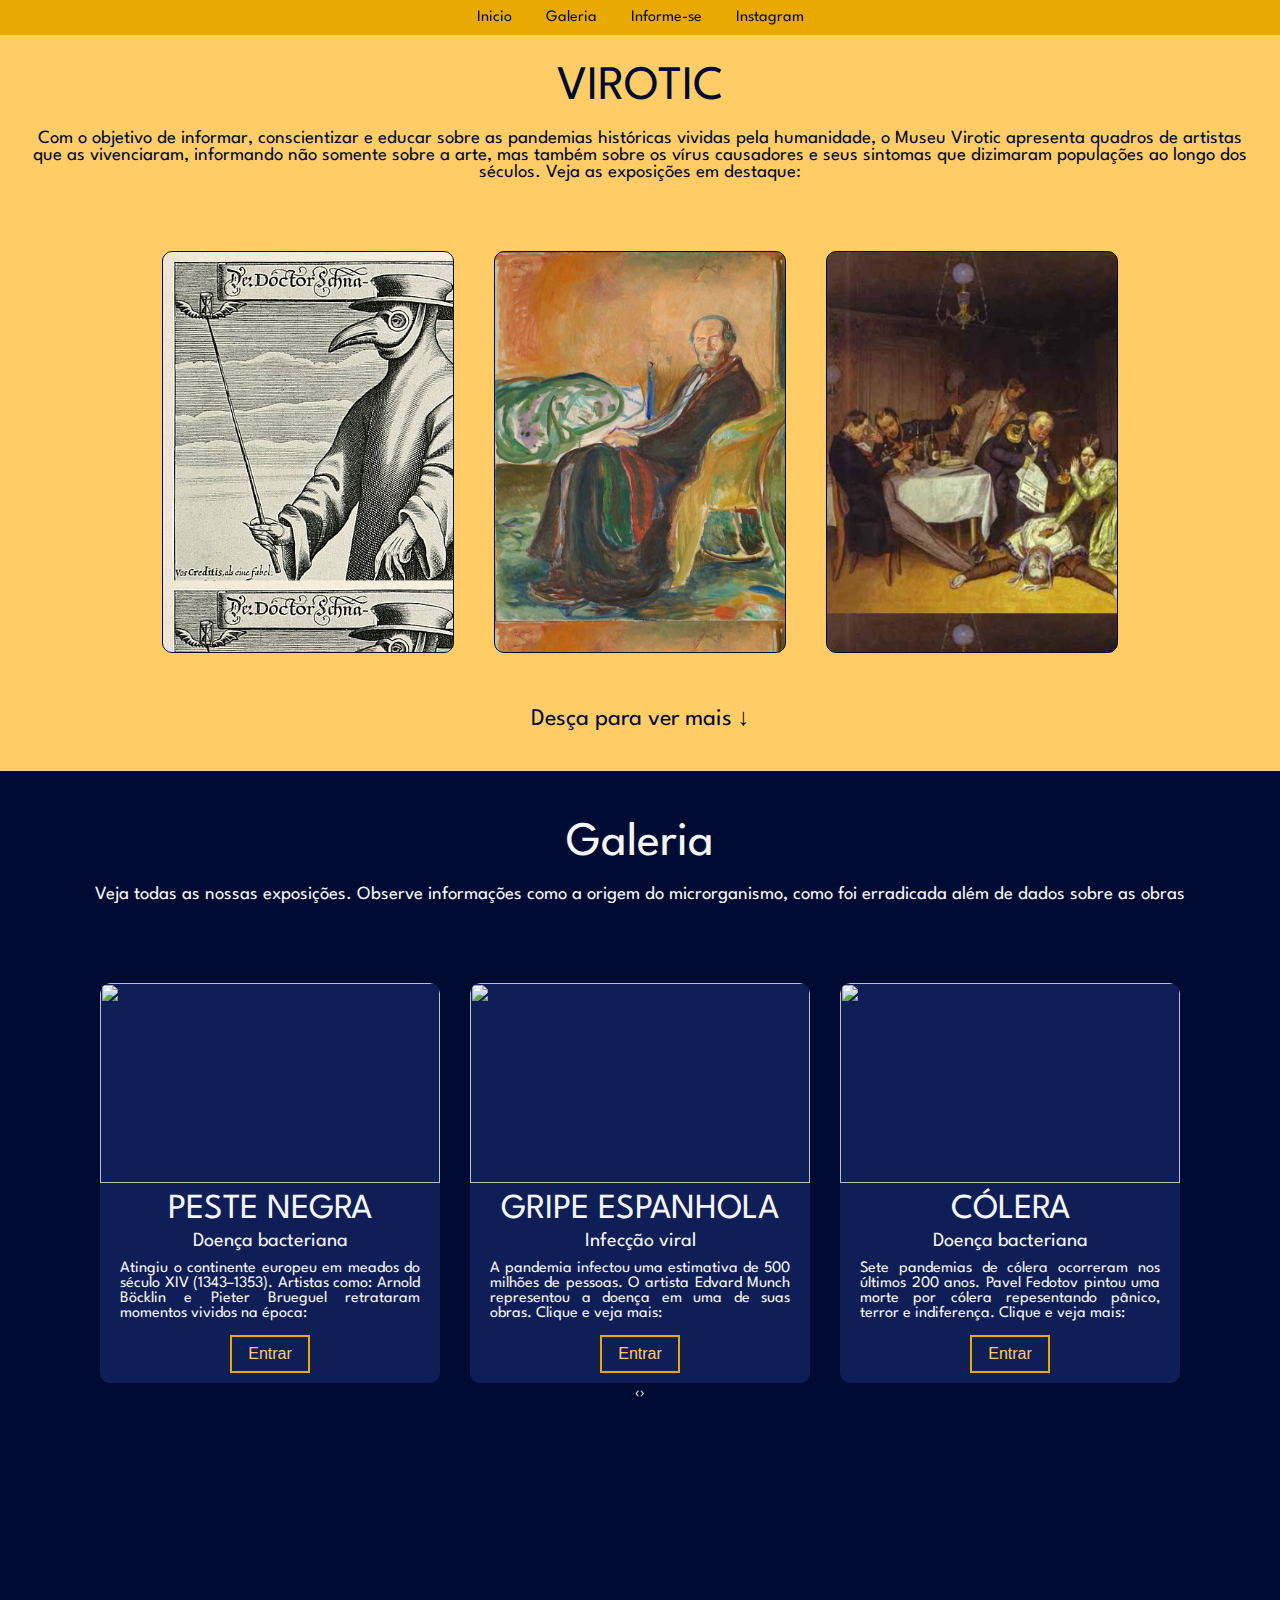
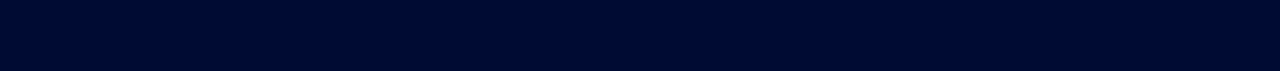
==== commit b448888b: "change image format to reduce loading" ====
--- a/index.html
+++ b/index.html
@@ -22,7 +22,7 @@
     
     
     <!--Configuração de página-->
-    <link rel="shortcut icon" href="utils/img/logo.png">
+    <link rel="shortcut icon" href="utils/img/logo.webp">
     <title>VIROTIC</title>
   
   </head>
@@ -97,7 +97,7 @@
         <div class="slider owl-carousel">
           <div class="card">
             <div class="img">
-              <img src="utils/img/image2a.png" alt="">
+              <img src="utils/img/image2a.webp" alt="">
             </div>
             <div class="content">
               <div class="title">
@@ -112,7 +112,7 @@
           </div>
           <div class="card">
             <div class="img">
-              <img src="utils/img/image7.png" alt="">
+              <img src="utils/img/image7.webp" alt="">
             </div>
             <div class="content">
               <div class="title">
@@ -127,7 +127,7 @@
           </div>
           <div class="card">
             <div class="img">
-              <img src="utils/img/image9.png" alt="">
+              <img src="utils/img/image9.webp" alt="">
             </div>
             <div class="content">
               <div class="title">
@@ -142,7 +142,7 @@
           </div>
           <div class="card">
             <div class="img">
-              <img src="utils/img/image8.png" alt="">
+              <img src="utils/img/image8.webp" alt="">
             </div>
             <div class="content">
               <div class="title">
@@ -157,7 +157,7 @@
           </div>
           <div class="card">
             <div class="img">
-              <img src="utils/img/image16.jpg" alt="">
+              <img src="utils/img/image16.webp" alt="">
             </div>
             <div class="content">
               <div class="title">
@@ -172,7 +172,7 @@
           </div>
           <div class="card">
             <div class="img">
-              <img src="utils/img/interroga.jpg" alt="">
+              <img src="utils/img/interroga.webp" alt="">
             </div>
             <div class="content">
               <div class="title">
--- a/utils/css/style.css
+++ b/utils/css/style.css
@@ -299,4 +299,366 @@
 	background-color: #ffcc65;
 	color: #000b33;
   }
-  
+  * {
+	margin: 0;
+	padding: 0;
+  }
+  body {
+	overflow-x: hidden;
+  }
+  
+  .home-section h1,
+  .home-section h2,
+  .home-section h3,
+  .home-section li,
+  .home-section p,
+  .home-section span {
+	font-family: "League Spartan", sans-serif;
+	  font-weight: normal;
+	  color: #000b33;
+  }
+  #gallery h1,
+  #gallery h2,
+  #gallery h3,
+  #gallery h4,
+  #gallery li,
+  #gallery p,
+  #gallery span {
+	font-family: "League Spartan", sans-serif;
+	font-weight: normal;
+	color: #f5f5f5;
+  }
+  
+  section h1 {
+	font-size: 3rem;
+	margin: 20px;
+	text-align: center;
+  }
+  
+  .header {
+	background-color: #e8aa00;
+  }
+  
+  .menu {
+	text-align: center;
+	min-width: 99vw;
+  }
+  
+  .menu ul li {
+	display: inline-block;
+  }
+  
+  .menu ul li a {
+	display: block;
+	color: #000;
+	padding: 10px 15px;
+	text-decoration: none;
+  
+	/*=============================*/
+	/* GROW EFFECT
+	/*=============================*/
+  
+	display: inline-block;
+	vertical-align: middle;
+	-webkit-transform: perspective(1px) translateZ(0);
+	transform: perspective(1px) translateZ(0);
+	box-shadow: 0 0 1px rgba(0, 0, 0, 0);
+	-webkit-transition-duration: 0.3s;
+	transition-duration: 0.3s;
+	-webkit-transition-property: transform;
+	transition-property: transform;
+  }
+  
+  .menu ul li a:hover,
+  .menu ul li a:focus,
+  .menu ul li a:active {
+	-webkit-transform: scale(1.2);
+	transform: scale(1.2);
+  }
+  
+  #home {
+	background-color: #ffcc65;
+	min-height: 100vh;
+	min-width: 80vw;
+  }
+  #home .topo {
+	text-align: center;
+	margin-bottom: 15px;
+	margin-left: 10px;
+	margin-right: 10px;
+  }
+  #home .main {
+	max-width: 100%;
+	display: flex;
+	flex-direction: column;
+	place-items: center;
+	text-align: center;
+  }
+  #gallery {
+	background-color: #000b33;
+	min-height: 100vh;
+  
+	max-width: 100vw;
+	height: 100%;
+	overflow-y: hidden;
+  }
+  #gallery .main {
+	max-width: 100%;
+	display: flex;
+  
+	place-items: center;
+	text-align: center;
+  }
+  #home .main {
+	align-items: center;
+  }
+  
+  .conteudo {
+	display: flex;
+	flex-wrap: wrap;
+	padding: 0 4px;
+	justify-content: center;
+	margin-top: 30px;
+  }
+  .conteudo h2 {
+	text-align: justify;
+  }
+  .conteudo p {
+	text-align: justify;
+	margin-bottom: 15px;
+  }
+  .coluna {
+	flex: 45%;
+	max-width: 45%;
+	padding: 0 4px;
+	display: flex;
+	flex-direction: column;
+  }
+  .coluna img {
+	margin-top: 8px;
+	margin-bottom: 8px;
+	vertical-align: middle;
+	max-width: 400px;
+	width: 100%;
+	height: auto;
+	border: 2px solid #e8aa00;
+	border-radius: 5px;
+  }
+  #col1,
+  #col2,
+  #quadro,
+  #autor {
+	margin: 10px;
+  }
+  
+  /* Responsive layout - makes a two column-layout instead of four columns */
+  @media (min-width: 601px) {
+	.coluna {
+	  flex: 45%;
+	  max-width: 45%;
+	}
+	#autor {
+	  align-items: center;
+	}
+  }
+  @media (min-width: 800px) {
+	.coluna {
+	  flex: 45%;
+	  max-width: 45%;
+	}
+	#autor {
+	  align-items: center;
+	  margin-left: 20px;
+	}
+	#quadro {
+	  align-items: center;
+	  margin-right: 20px;
+	}
+  }
+  /* Responsive layout - makes the two columns stack on top of each other instead of next to each other */
+  @media (max-width: 600px) {
+	.coluna {
+	  flex: 100%;
+	  max-width: 100%;
+	  align-items: center;
+	}
+  }
+  .card::-webkit-scrollbar {
+	display: none;
+  }
+  
+  .card {
+	-ms-overflow-style: none;
+	scrollbar-width: none;
+  }
+  
+  /*.slider {
+	max-width: 100vw;
+	display: flex;
+	margin-bottom: 25px;
+  }
+  .slider .card {
+	flex: 1;
+	margin: 0 10px;
+	background: #e8aa002f;
+	border-radius: 10px;
+	height: 600px;
+	position: relative;
+	overflow-y: scroll;
+  }
+  .slider .card img {
+	max-width: 250px;
+	border-radius: 2px;
+  }
+  .slider .card #triunfo {
+	max-width: 400px;
+  }*/
+  
+  #advise, .link-ref {
+	font-size: 70%;
+  }
+  /*.card .content .title{
+	  font-size: 30px;
+	  text-align: center;
+	  text-transform: uppercase;
+	  margin-bottom: 5px;
+	}
+	.card .content .sub-title{
+	  font-size: 20px;
+	  font-weight: 600;
+	  line-height: 20px;
+	}
+	card .content p{
+	  text-align: justify;
+	  margin: 10px 0;
+	}*/
+  #img1 {
+	display: flex;
+	flex-direction: column;
+	align-items: center;
+	text-align: center;
+  }
+  #img1 img {
+	border-radius: 5px;
+	
+  }
+  
+  #img2{
+	display: flex;
+	flex-direction: column;
+	align-items: center;
+  }
+  #img2 img {
+  
+	margin-bottom: 10px;
+	border-radius: 5px;
+  }
+  #apeste, #automunch, #edvard{
+	max-width: 300px;
+  }
+  .more {
+	text-align: center;
+	margin-bottom: 40px;
+  }
+  /* The Modal (background) */
+  .modal {
+	display: none; /* Hidden by default */
+	position: absolute; /* Stay in place */
+	z-index: 1; /* Sit on top */
+	padding-top: 100px; /* Location of the box */
+	left: 0;
+	top: 0;
+	width: 100%; /* Full width */
+	height: 100%; /* Full height */
+	overflow: auto; /* Enable scroll if needed */
+	background-color: rgb(0, 0, 0); /* Fallback color */
+	background-color: rgba(0, 0, 0, 0.9); /* Black w/ opacity */
+  }
+  
+  .img-popup {
+	position: fixed;
+	top: 0;
+	right: 0;
+	bottom: 0;
+	left: 0;
+	background: rgba(0, 0, 0, 0.452);
+	display: flex;
+	justify-content: center;
+	align-items: center;
+	display: none;
+  }
+  
+  .img-popup img {
+	width: auto;
+	height: 90vh;
+	opacity: 0;
+	transform: translateY(-100px);
+	-webkit-transform: translateY(-100px);
+	-moz-transform: translateY(-100px);
+	-ms-transform: translateY(-100px);
+	-o-transform: translateY(-100px);
+  }
+  
+  .close-btn {
+	width: 35px;
+	height: 30px;
+	display: flex;
+	justify-content: center;
+	flex-direction: column;
+	position: absolute;
+	top: 20px;
+	right: 20px;
+	cursor: pointer;
+  }
+  
+  .close-btn .bar {
+	height: 4px;
+	background: #e8aa00;
+  }
+  
+  .close-btn .bar:nth-child(1) {
+	transform: rotate(45deg);
+  }
+  
+  .close-btn .bar:nth-child(2) {
+	transform: translateY(-4px) rotate(-45deg);
+  }
+  
+  .opened {
+	display: flex;
+  }
+  
+  .opened img {
+	animation: animatepopup 1s ease-in-out 0.8s;
+	-webkit-animation: animatepopup 0.3s ease-in-out forwards;
+  }
+  
+  @keyframes animatepopup {
+	to {
+	  opacity: 1;
+	  transform: translateY(0);
+	  -webkit-transform: translateY(0);
+	  -moz-transform: translateY(0);
+	  -ms-transform: translateY(0);
+	  -o-transform: translateY(0);
+	}
+  }
+  
+  @media screen and (max-width: 880px) {
+	.container .container__img-holder:nth-child(3n + 1) {
+	  margin-left: 16px;
+	}
+  }
+  .reveal {
+	position: relative;
+	transform: translateY(150px);
+	opacity: 0;
+	transition: 0.5s all ease;
+  }
+  
+  .reveal.active {
+	transform: translateY(0);
+	opacity: 1;
+  }
+  
+  
